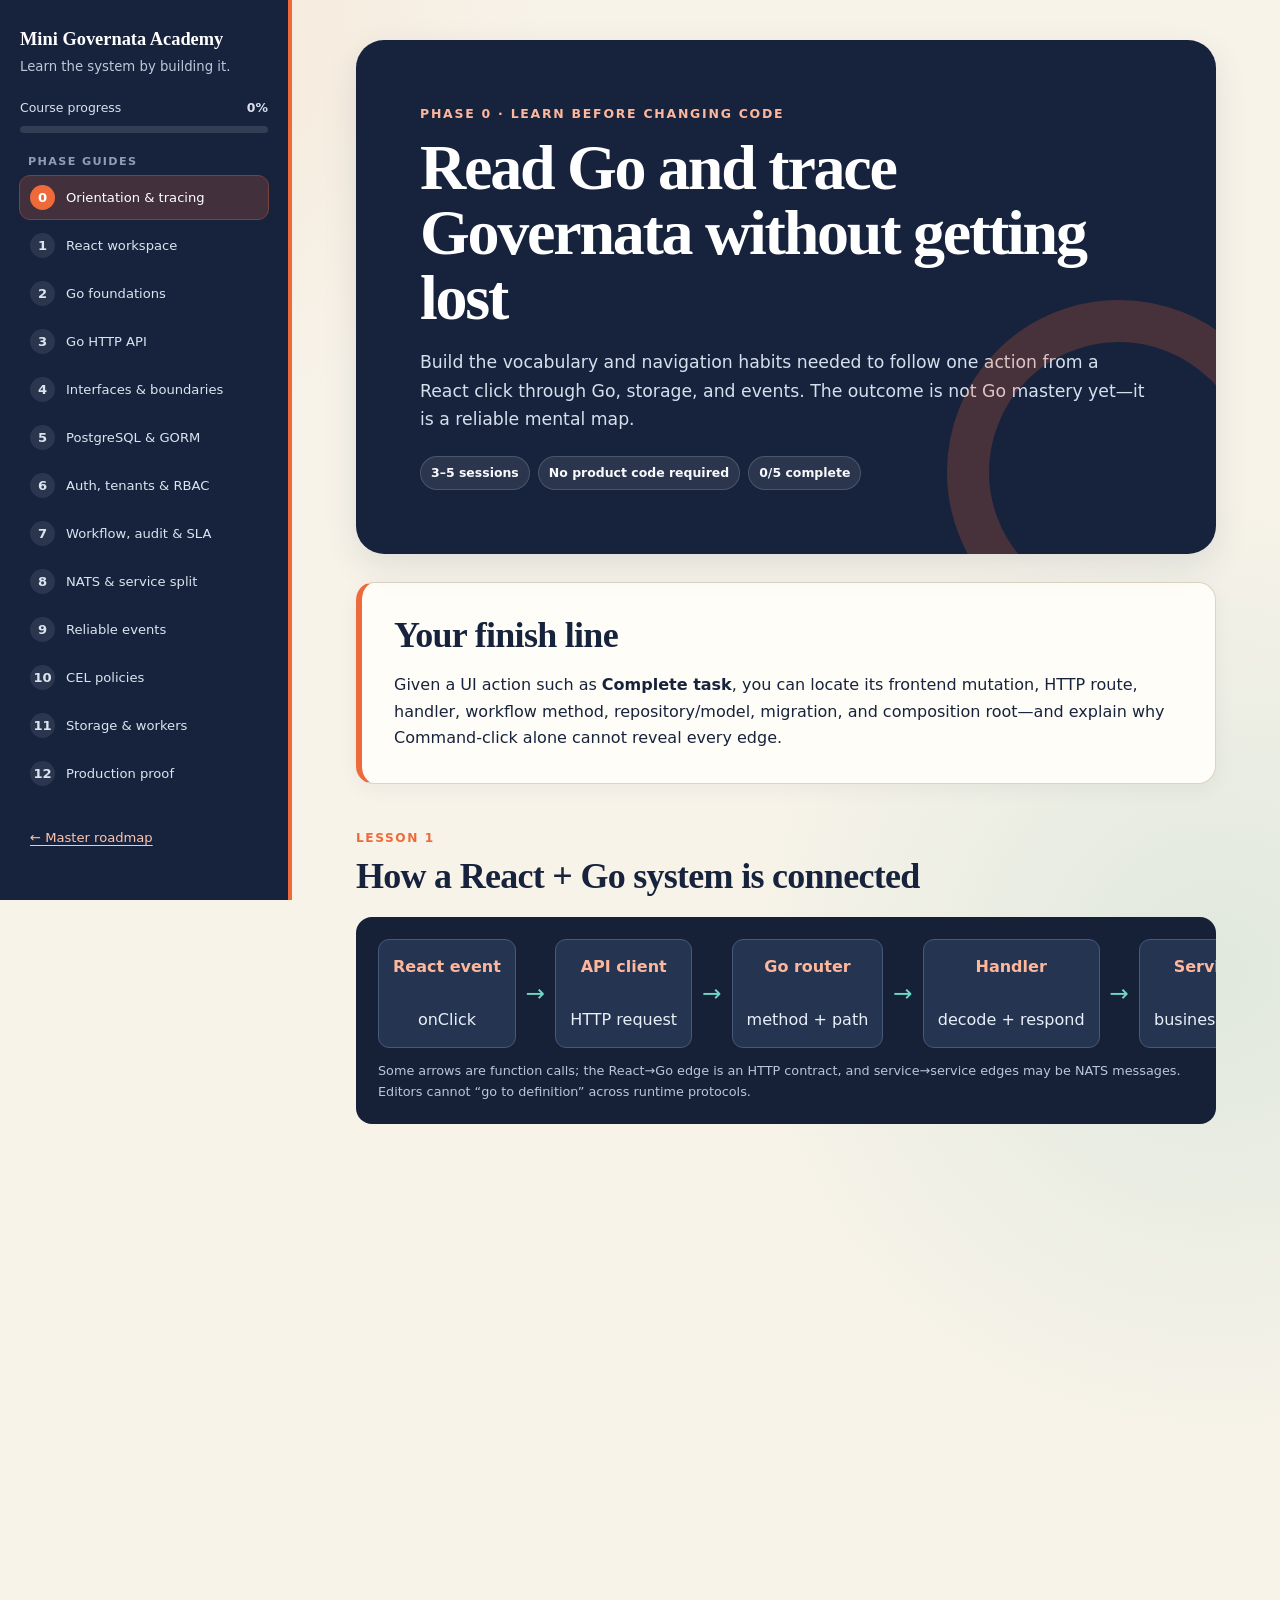
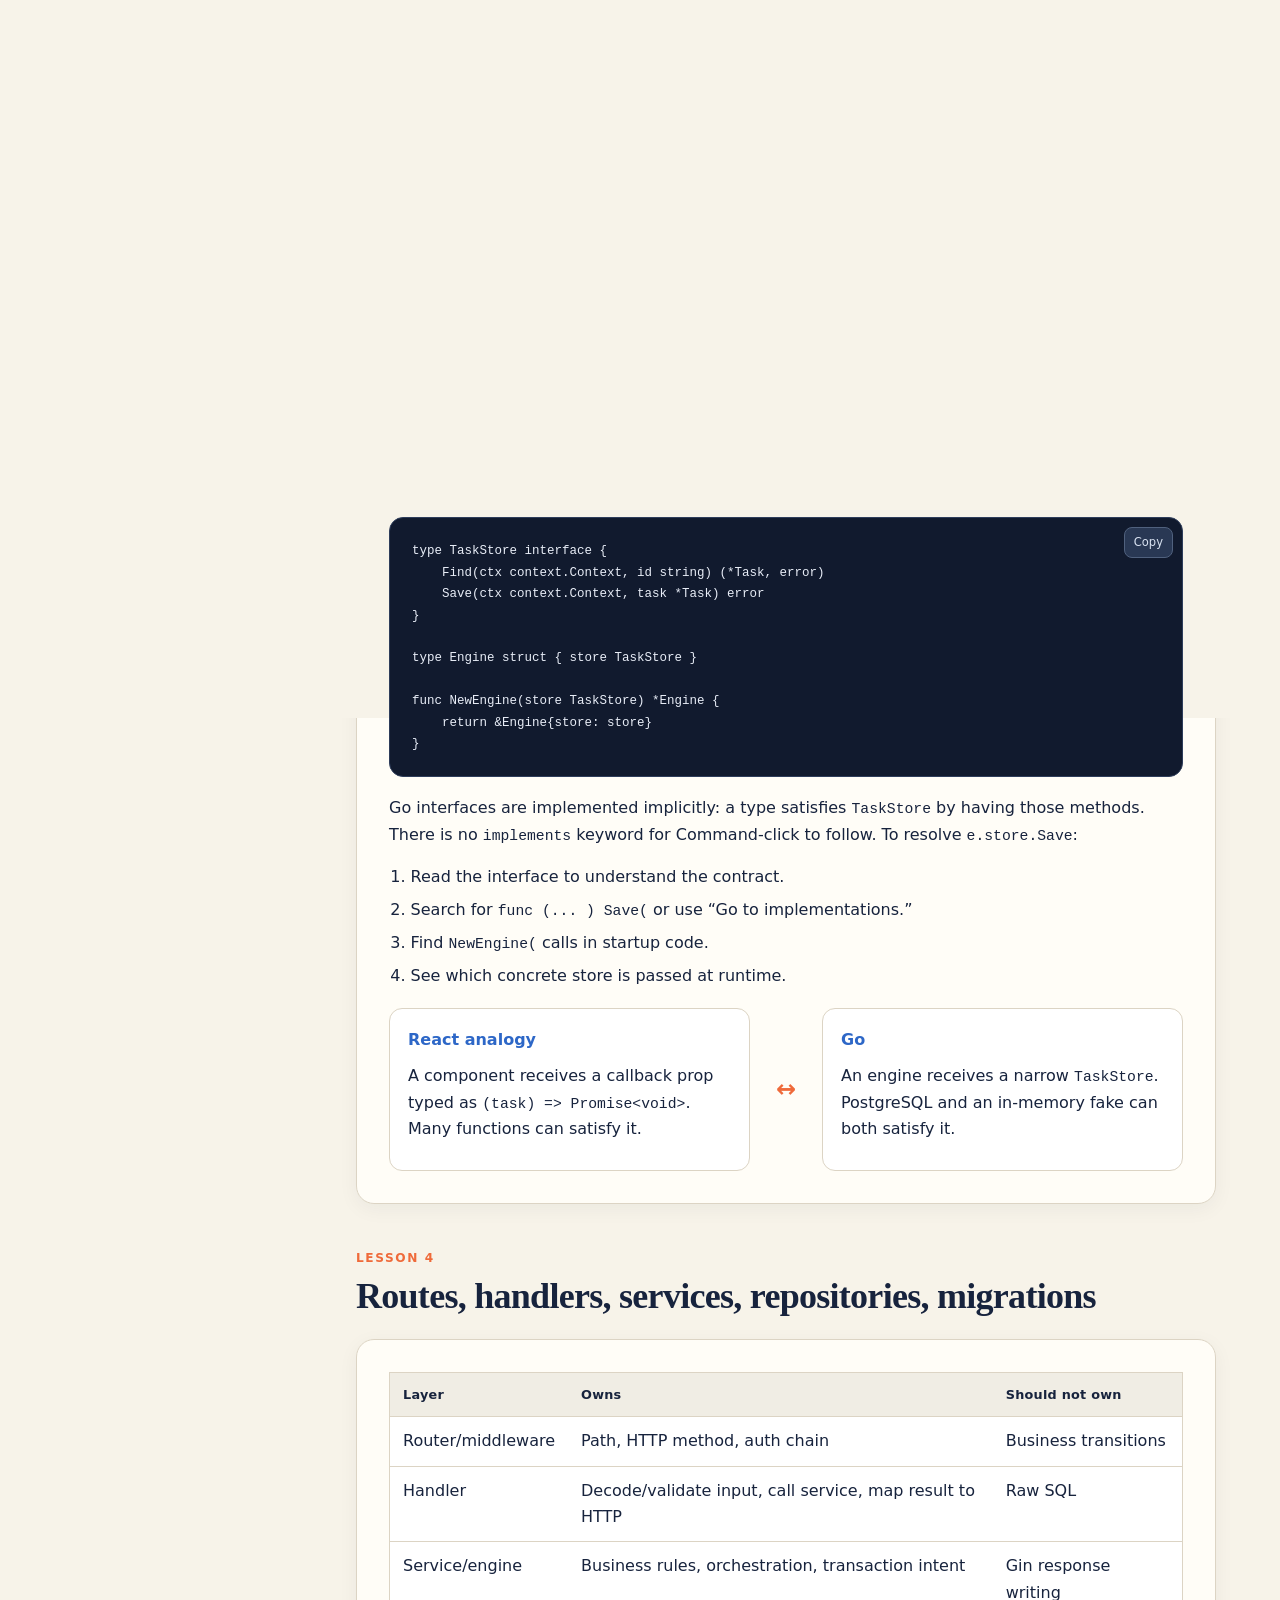
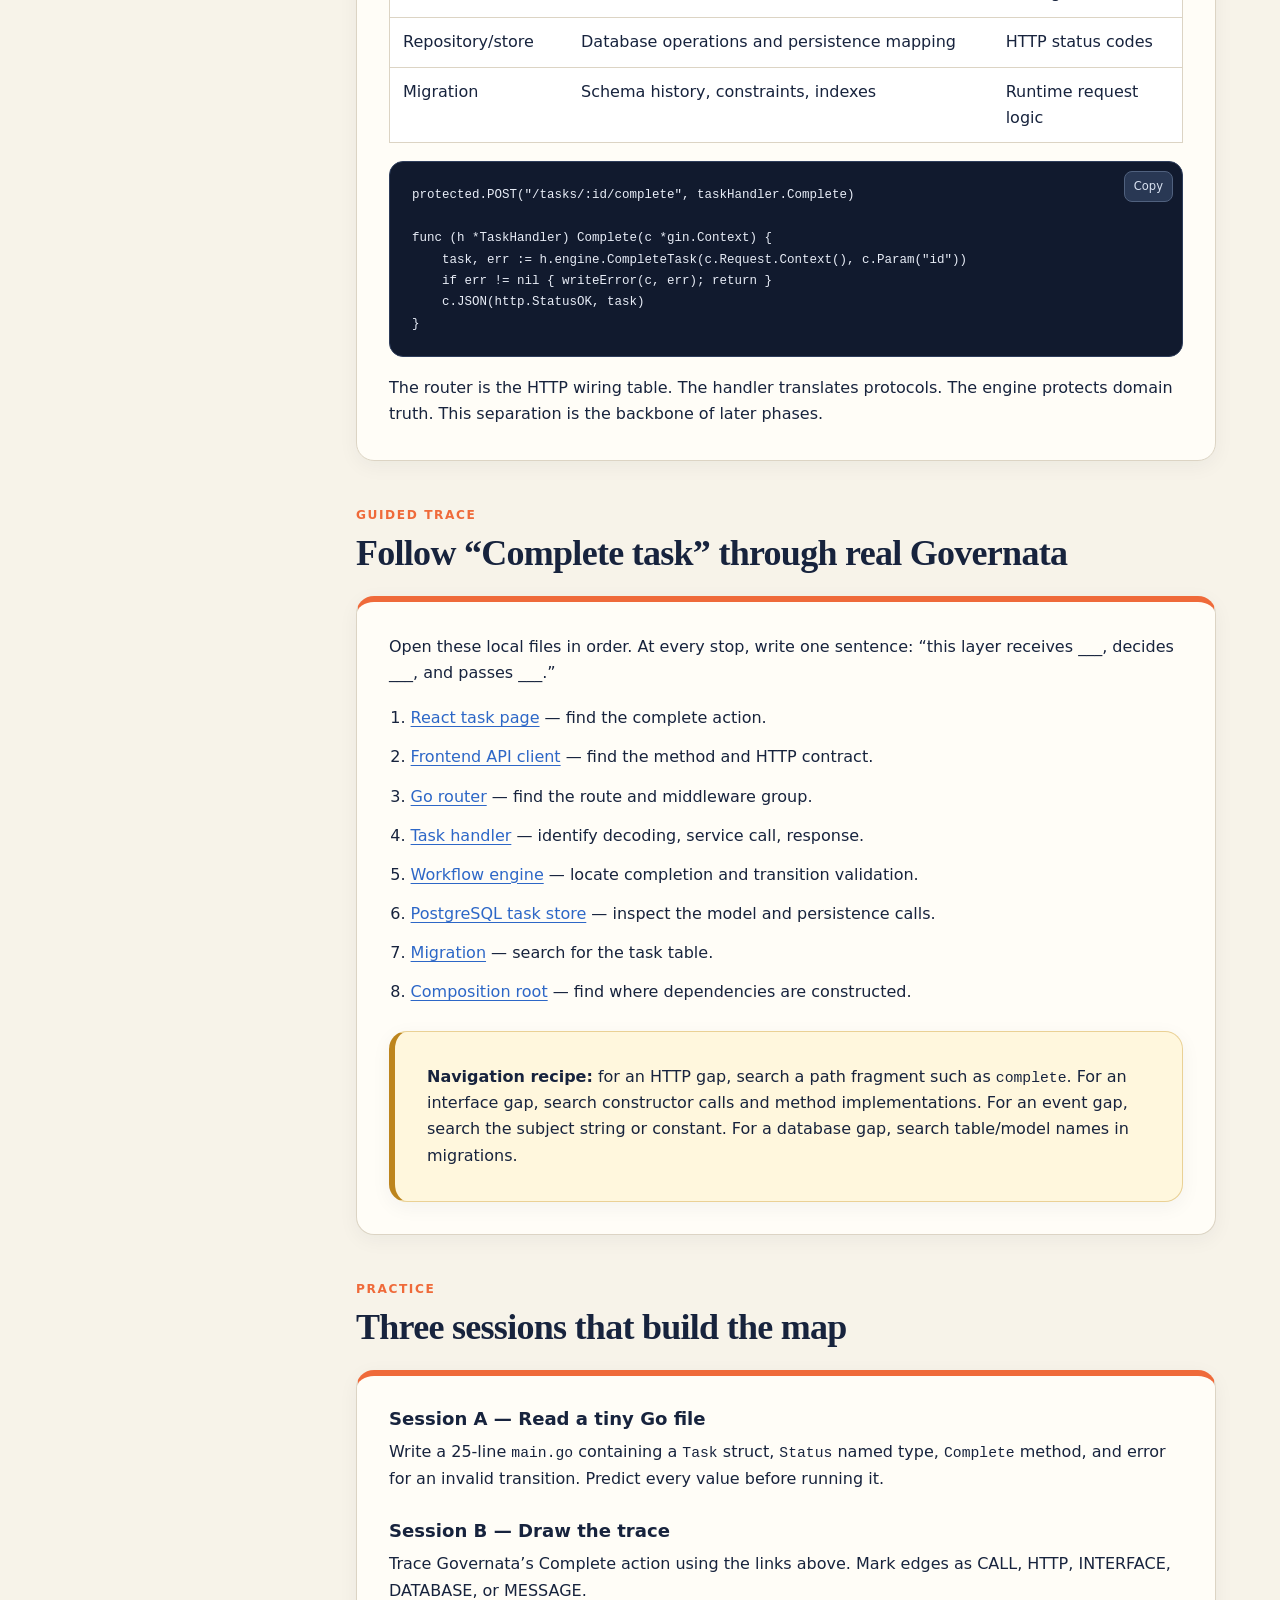
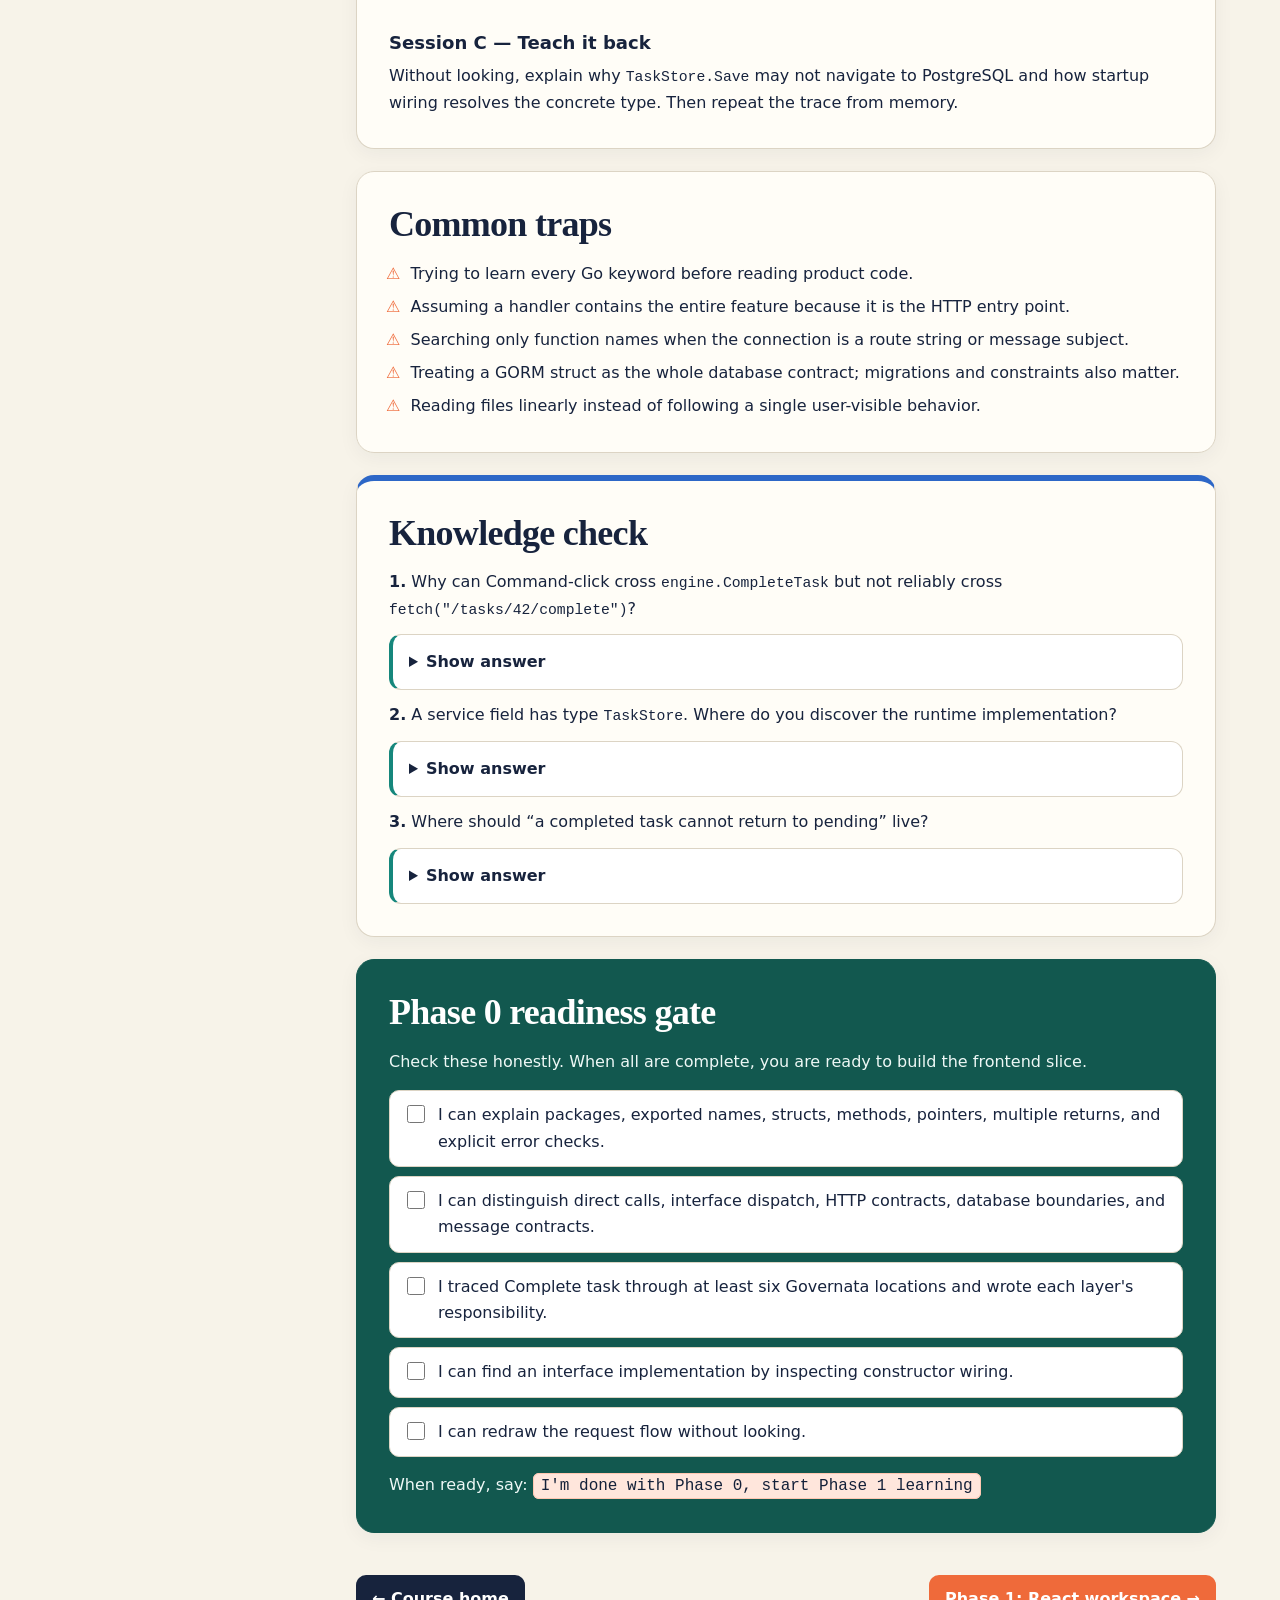
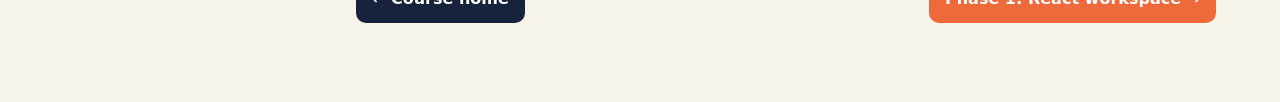
==== mini-governata-course/phase-00-orientation/index.html @ 2bdad9ba "Docs" ====
<!doctype html><html lang="en"><head><meta charset="utf-8"><meta name="viewport" content="width=device-width,initial-scale=1"><title>Phase 0 — Orientation & Request Tracing</title><link rel="stylesheet" href="../assets/course.css"></head>
<body data-root=".." data-phase="0"><div class="course-shell"><aside data-course-nav></aside><main class="course-main"><article class="article">
<header class="phase-hero"><p class="eyebrow">Phase 0 · Learn before changing code</p><h1>Read Go and trace Governata without getting lost</h1><p class="hero-lede">Build the vocabulary and navigation habits needed to follow one action from a React click through Go, storage, and events. The outcome is not Go mastery yet—it is a reliable mental map.</p><div class="hero-meta"><span class="pill">3–5 sessions</span><span class="pill">No product code required</span><span class="pill" data-phase-progress>Start when ready</span></div></header>

<section class="callout"><h2>Your finish line</h2><p>Given a UI action such as <strong>Complete task</strong>, you can locate its frontend mutation, HTTP route, handler, workflow method, repository/model, migration, and composition root—and explain why Command-click alone cannot reveal every edge.</p></section>

<p class="section-label">Lesson 1</p><h2>How a React + Go system is connected</h2>
<div class="diagram"><div class="flow"><div class="flow-node"><strong>React event</strong><br>onClick</div><div class="flow-arrow">→</div><div class="flow-node"><strong>API client</strong><br>HTTP request</div><div class="flow-arrow">→</div><div class="flow-node"><strong>Go router</strong><br>method + path</div><div class="flow-arrow">→</div><div class="flow-node"><strong>Handler</strong><br>decode + respond</div><div class="flow-arrow">→</div><div class="flow-node"><strong>Service</strong><br>business rule</div><div class="flow-arrow">→</div><div class="flow-node"><strong>Repository</strong><br>persist</div></div><p class="diagram-caption">Some arrows are function calls; the React→Go edge is an HTTP contract, and service→service edges may be NATS messages. Editors cannot “go to definition” across runtime protocols.</p></div>
<div class="react-bridge"><div class="bridge-side"><h4>Inside React</h4><p>Imports and function calls form a compile-time graph. The TypeScript language server knows both ends.</p></div><div class="bridge-arrow">≠</div><div class="bridge-side"><h4>Across the network</h4><p><code>fetch("/api/tasks/42/complete")</code> is a string contract. Find the Go route by searching the path or its stable fragment.</p></div></div>

<section class="lesson"><h3>The four edge types you must recognize</h3><table><thead><tr><th>Edge</th><th>How it looks</th><th>How to navigate it</th></tr></thead><tbody>
<tr><td>Import/call</td><td><code>engine.CompleteTask(...)</code></td><td>Go to definition, references, call hierarchy.</td></tr>
<tr><td>Interface dispatch</td><td><code>store.Update(...)</code> where <code>store</code> is an interface</td><td>Inspect the interface, search method implementations, then inspect constructor wiring.</td></tr>
<tr><td>HTTP contract</td><td><code>POST /tasks/:id/complete</code></td><td>Search the path fragment, method, route group, or client function name.</td></tr>
<tr><td>Message contract</td><td><code>governance.task.completed</code></td><td>Search the subject/event constant, then publishers and subscribers.</td></tr>
</tbody></table></section>

<p class="section-label">Lesson 2</p><h2>Enough Go syntax to read a request</h2>
<section class="lesson"><h3>Packages, imports, and visibility</h3><pre><code>package workflow

import (
    "context"                  // standard library
    "fmt"
    "governata.local/store"    // another package
)

func CompleteTask() {}          // exported: capital C
func validateTransition() {}    // package-private: lower-case v</code></pre><p>A directory normally represents one package. Capitalization is Go’s access modifier: names starting with an uppercase letter are exported. Unlike JavaScript, imports name packages, and selectors such as <code>workflow.NewEngine</code> name exported members.</p>

<h3>Variables, functions, and multiple returns</h3><pre><code>taskID := c.Param("id")                 // infer local type
task, err := engine.CompleteTask(ctx, taskID)
if err != nil {
    return err                           // errors are values
}
return c.JSON(200, task)                 // explicit happy path</code></pre><p><code>:=</code> declares local variables. Go commonly returns a value and an error together. Read the code as a visible decision tree: call, inspect error, handle it, continue.</p>

<h3>Structs, methods, and receivers</h3><pre><code>type Task struct {
    ID     string `json:"id" gorm:"primaryKey"`
    Status string `json:"status"`
}

type Engine struct { store TaskStore }

func (e *Engine) CompleteTask(ctx context.Context, id string) (*Task, error) {
    // e is the receiver—the closest Go equivalent to a method's `this`.
    return e.store.UpdateStatus(ctx, id, "completed")
}</code></pre><p>A struct groups data. A receiver attaches behavior to a type. A pointer receiver (<code>*Engine</code>) lets the method operate on the same instance and avoids copying it. Tags in backticks are metadata read by libraries such as JSON encoders and GORM.</p>

<h3>Slices, maps, pointers, and zero values</h3><table><thead><tr><th>Go</th><th>Useful reading model</th></tr></thead><tbody><tr><td><code>[]Task</code></td><td>A dynamic ordered list; similar to <code>Task[]</code>.</td></tr><tr><td><code>map[string]Task</code></td><td>A key/value lookup; similar to <code>Map&lt;string, Task&gt;</code>.</td></tr><tr><td><code>*Task</code></td><td>A reference that may be <code>nil</code>; not identical to JS object references.</td></tr><tr><td>zero value</td><td>Uninitialized fields are usable defaults: <code>0</code>, <code>false</code>, <code>""</code>, or <code>nil</code>.</td></tr></tbody></table>

<details class="deep-dive"><summary>Deep dive: defer and context</summary><div><p><code>defer cleanup()</code> schedules cleanup when the surrounding function returns; common uses are closing rows, spans, or files. <code>context.Context</code> carries cancellation, deadlines, and request-scoped values across a call chain. Put it first in function parameters and do not store it in a long-lived struct.</p><pre><code>rows, err := db.QueryContext(ctx, query)
if err != nil { return err }
defer rows.Close()</code></pre></div></details></section>

<p class="section-label">Lesson 3</p><h2>Interfaces and dependency injection—the invisible jump</h2>
<section class="lesson"><pre><code>type TaskStore interface {
    Find(ctx context.Context, id string) (*Task, error)
    Save(ctx context.Context, task *Task) error
}

type Engine struct { store TaskStore }

func NewEngine(store TaskStore) *Engine {
    return &amp;Engine{store: store}
}</code></pre><p>Go interfaces are implemented implicitly: a type satisfies <code>TaskStore</code> by having those methods. There is no <code>implements</code> keyword for Command-click to follow. To resolve <code>e.store.Save</code>:</p><ol><li>Read the interface to understand the contract.</li><li>Search for <code>func (... ) Save(</code> or use “Go to implementations.”</li><li>Find <code>NewEngine(</code> calls in startup code.</li><li>See which concrete store is passed at runtime.</li></ol>
<div class="react-bridge"><div class="bridge-side"><h4>React analogy</h4><p>A component receives a callback prop typed as <code>(task) =&gt; Promise&lt;void&gt;</code>. Many functions can satisfy it.</p></div><div class="bridge-arrow">↔</div><div class="bridge-side"><h4>Go</h4><p>An engine receives a narrow <code>TaskStore</code>. PostgreSQL and an in-memory fake can both satisfy it.</p></div></div></section>

<p class="section-label">Lesson 4</p><h2>Routes, handlers, services, repositories, migrations</h2>
<section class="lesson"><table><thead><tr><th>Layer</th><th>Owns</th><th>Should not own</th></tr></thead><tbody>
<tr><td>Router/middleware</td><td>Path, HTTP method, auth chain</td><td>Business transitions</td></tr><tr><td>Handler</td><td>Decode/validate input, call service, map result to HTTP</td><td>Raw SQL</td></tr><tr><td>Service/engine</td><td>Business rules, orchestration, transaction intent</td><td>Gin response writing</td></tr><tr><td>Repository/store</td><td>Database operations and persistence mapping</td><td>HTTP status codes</td></tr><tr><td>Migration</td><td>Schema history, constraints, indexes</td><td>Runtime request logic</td></tr></tbody></table>
<pre><code>protected.POST("/tasks/:id/complete", taskHandler.Complete)

func (h *TaskHandler) Complete(c *gin.Context) {
    task, err := h.engine.CompleteTask(c.Request.Context(), c.Param("id"))
    if err != nil { writeError(c, err); return }
    c.JSON(http.StatusOK, task)
}</code></pre><p>The router is the HTTP wiring table. The handler translates protocols. The engine protects domain truth. This separation is the backbone of later phases.</p></section>

<p class="section-label">Guided trace</p><h2>Follow “Complete task” through real Governata</h2>
<section class="lab"><p>Open these local files in order. At every stop, write one sentence: “this layer receives ___, decides ___, and passes ___.”</p><ol>
<li><a class="file-link" href="/Users/hcsingh/work/rehearsal/governata-governance-module/modules/governance/frontend/src/pages/TasksPage.tsx">React task page</a> — find the complete action.</li>
<li><a class="file-link" href="/Users/hcsingh/work/rehearsal/governata-governance-module/modules/governance/frontend/src/api/governance.ts">Frontend API client</a> — find the method and HTTP contract.</li>
<li><a class="file-link" href="/Users/hcsingh/work/rehearsal/governata-governance-module/modules/governance/backend/pkg/governance/api/router.go">Go router</a> — find the route and middleware group.</li>
<li><a class="file-link" href="/Users/hcsingh/work/rehearsal/governata-governance-module/modules/governance/backend/pkg/governance/api/handlers/tasks.go">Task handler</a> — identify decoding, service call, response.</li>
<li><a class="file-link" href="/Users/hcsingh/work/rehearsal/governata-governance-module/modules/governance/backend/pkg/governance/workflow/engine.go">Workflow engine</a> — locate completion and transition validation.</li>
<li><a class="file-link" href="/Users/hcsingh/work/rehearsal/governata-governance-module/modules/governance/backend/pkg/governance/store/pg/tasks.go">PostgreSQL task store</a> — inspect the model and persistence calls.</li>
<li><a class="file-link" href="/Users/hcsingh/work/rehearsal/governata-governance-module/modules/governance/backend/migrations/001_schema.up.sql">Migration</a> — search for the task table.</li>
<li><a class="file-link" href="/Users/hcsingh/work/rehearsal/governata-governance-module/modules/governance/backend/cmd/governance/main.go">Composition root</a> — find where dependencies are constructed.</li>
</ol><div class="callout warning"><strong>Navigation recipe:</strong> for an HTTP gap, search a path fragment such as <code>complete</code>. For an interface gap, search constructor calls and method implementations. For an event gap, search the subject string or constant. For a database gap, search table/model names in migrations.</div></section>

<p class="section-label">Practice</p><h2>Three sessions that build the map</h2>
<section class="lab"><h3>Session A — Read a tiny Go file</h3><p>Write a 25-line <code>main.go</code> containing a <code>Task</code> struct, <code>Status</code> named type, <code>Complete</code> method, and error for an invalid transition. Predict every value before running it.</p><h3>Session B — Draw the trace</h3><p>Trace Governata’s Complete action using the links above. Mark edges as CALL, HTTP, INTERFACE, DATABASE, or MESSAGE.</p><h3>Session C — Teach it back</h3><p>Without looking, explain why <code>TaskStore.Save</code> may not navigate to PostgreSQL and how startup wiring resolves the concrete type. Then repeat the trace from memory.</p></section>

<section class="lesson"><h2>Common traps</h2><ul class="mistakes"><li>Trying to learn every Go keyword before reading product code.</li><li>Assuming a handler contains the entire feature because it is the HTTP entry point.</li><li>Searching only function names when the connection is a route string or message subject.</li><li>Treating a GORM struct as the whole database contract; migrations and constraints also matter.</li><li>Reading files linearly instead of following a single user-visible behavior.</li></ul></section>

<section class="quiz"><h2>Knowledge check</h2><p><strong>1.</strong> Why can Command-click cross <code>engine.CompleteTask</code> but not reliably cross <code>fetch("/tasks/42/complete")</code>?</p><details class="answer"><summary>Show answer</summary><div>The first is a symbol in the compiled import/type graph. The second is a runtime string contract between processes; connect it by searching the HTTP method and path.</div></details><p><strong>2.</strong> A service field has type <code>TaskStore</code>. Where do you discover the runtime implementation?</p><details class="answer"><summary>Show answer</summary><div>Inspect types implementing the interface, then find the constructor call in the composition root/startup code to see which concrete value is injected.</div></details><p><strong>3.</strong> Where should “a completed task cannot return to pending” live?</p><details class="answer"><summary>Show answer</summary><div>In the domain service/workflow engine so every transport and caller shares the same invariant. The UI may also guide users, but it is not the authority.</div></details></section>

<section class="readiness"><h2>Phase 0 readiness gate</h2><p>Check these honestly. When all are complete, you are ready to build the frontend slice.</p><div class="checklist"><label class="check-item"><input type="checkbox" data-check="p0-1"><span>I can explain packages, exported names, structs, methods, pointers, multiple returns, and explicit error checks.</span></label><label class="check-item"><input type="checkbox" data-check="p0-2"><span>I can distinguish direct calls, interface dispatch, HTTP contracts, database boundaries, and message contracts.</span></label><label class="check-item"><input type="checkbox" data-check="p0-3"><span>I traced Complete task through at least six Governata locations and wrote each layer's responsibility.</span></label><label class="check-item"><input type="checkbox" data-check="p0-4"><span>I can find an interface implementation by inspecting constructor wiring.</span></label><label class="check-item"><input type="checkbox" data-check="p0-5"><span>I can redraw the request flow without looking.</span></label></div><p>When ready, say: <span class="command">I'm done with Phase 0, start Phase 1 learning</span></p></section>
<footer class="phase-footer"><a class="phase-link" href="../index.html">← Course home</a><a class="phase-link next" href="../phase-01-frontend/index.html">Phase 1: React workspace →</a></footer>
</article></main></div><script src="../assets/course.js"></script></body></html>
---- mini-governata-course/assets/course.css ----
:root {
  --ink: #17233d;
  --muted: #607089;
  --paper: #f7f3e9;
  --surface: #fffdf7;
  --navy: #17233d;
  --orange: #ef6a3a;
  --orange-soft: #fff0e9;
  --teal: #16877c;
  --teal-soft: #e6f5f2;
  --blue: #2d67c7;
  --blue-soft: #eaf1ff;
  --gold: #bd851d;
  --line: #dcd4c4;
  --code: #111a2e;
  --shadow: 0 12px 34px rgba(23, 35, 61, .10);
  --radius: 18px;
}

* { box-sizing: border-box; }
html { scroll-behavior: smooth; scroll-padding-top: 24px; }
body {
  margin: 0;
  color: var(--ink);
  background:
    radial-gradient(circle at 8% 0%, rgba(239,106,58,.10), transparent 28rem),
    radial-gradient(circle at 95% 12%, rgba(22,135,124,.10), transparent 30rem),
    var(--paper);
  font: 16px/1.65 Inter, ui-sans-serif, system-ui, -apple-system, BlinkMacSystemFont, "Segoe UI", sans-serif;
}

a { color: var(--blue); text-underline-offset: 3px; }
button, input { font: inherit; }
code, pre { font-family: "SFMono-Regular", Consolas, "Liberation Mono", monospace; }
code { font-size: .92em; }

.course-shell {
  display: grid;
  grid-template-columns: 292px minmax(0, 1fr);
  min-height: 100vh;
}

.course-nav {
  position: sticky;
  top: 0;
  height: 100vh;
  overflow-y: auto;
  padding: 28px 20px;
  color: #f8f5ed;
  background: var(--navy);
  border-right: 4px solid var(--orange);
}

.brand {
  display: block;
  margin-bottom: 6px;
  color: white;
  font: 800 1.15rem/1.2 Georgia, serif;
  text-decoration: none;
}
.brand-subtitle { margin: 0 0 20px; color: #bec8da; font-size: .83rem; }
.nav-progress { margin-bottom: 20px; }
.nav-progress-row { display: flex; justify-content: space-between; font-size: .78rem; color: #d9e0ec; }
.progress-track { height: 7px; margin-top: 7px; overflow: hidden; border-radius: 99px; background: rgba(255,255,255,.12); }
.progress-fill { width: 0; height: 100%; border-radius: inherit; background: linear-gradient(90deg, var(--orange), #ffc170); transition: width .25s ease; }
.course-nav h2 { margin: 22px 8px 8px; color: #8f9db4; font: 700 .7rem/1.2 ui-sans-serif, system-ui; letter-spacing: .12em; text-transform: uppercase; }
.course-nav-list { display: grid; gap: 5px; }
.course-nav-link {
  display: grid;
  grid-template-columns: 28px 1fr auto;
  gap: 8px;
  align-items: center;
  padding: 9px 10px;
  color: #dce4f0;
  border-radius: 10px;
  text-decoration: none;
  font-size: .82rem;
}
.course-nav-link:hover { background: rgba(255,255,255,.08); }
.course-nav-link[aria-current="page"] { color: white; background: rgba(239,106,58,.20); outline: 1px solid rgba(239,106,58,.45); }
.nav-number { display: grid; place-items: center; width: 25px; height: 25px; border-radius: 50%; background: rgba(255,255,255,.09); font-weight: 800; }
.course-nav-link[aria-current="page"] .nav-number { background: var(--orange); }
.nav-check { color: #7ae0c6; font-weight: 900; }
.nav-back { display: block; margin-top: 22px; padding: 10px; color: #ffc4ae; font-size: .82rem; }

.course-main { min-width: 0; padding: 40px clamp(24px, 5vw, 76px) 80px; }
.article { width: min(100%, 970px); margin: 0 auto; }

.phase-hero {
  position: relative;
  overflow: hidden;
  margin-bottom: 28px;
  padding: clamp(28px, 6vw, 64px);
  color: white;
  background: var(--navy);
  border-radius: 28px;
  box-shadow: var(--shadow);
}
.phase-hero::after { content: ""; position: absolute; right: -75px; bottom: -90px; width: 260px; height: 260px; border: 42px solid rgba(239,106,58,.22); border-radius: 50%; }
.eyebrow { margin: 0 0 10px; color: #ffb79c; font-weight: 850; font-size: .78rem; letter-spacing: .14em; text-transform: uppercase; }
h1, h2, h3 { line-height: 1.18; }
h1 { max-width: 780px; margin: 0; font: 800 clamp(2rem, 5vw, 4rem)/1.02 Georgia, serif; letter-spacing: -.035em; }
.hero-lede { max-width: 760px; margin: 18px 0 0; color: #d6dfed; font-size: 1.08rem; }
.hero-meta { display: flex; flex-wrap: wrap; gap: 8px; margin-top: 22px; }
.pill { padding: 6px 10px; color: #f9fafc; background: rgba(255,255,255,.09); border: 1px solid rgba(255,255,255,.15); border-radius: 99px; font-size: .78rem; font-weight: 700; }

.callout, .lesson, .lab, .quiz, .readiness, .map-card {
  margin: 22px 0;
  padding: clamp(20px, 4vw, 32px);
  background: var(--surface);
  border: 1px solid var(--line);
  border-radius: var(--radius);
  box-shadow: 0 5px 20px rgba(23,35,61,.05);
}
.callout { border-left: 6px solid var(--orange); }
.callout.teal { background: var(--teal-soft); border-color: #a9d9d1; border-left-color: var(--teal); }
.callout.blue { background: var(--blue-soft); border-color: #c5d5f5; border-left-color: var(--blue); }
.callout.warning { background: #fff7dd; border-color: #ead195; border-left-color: var(--gold); }
.callout > :first-child, .lesson > :first-child, .lab > :first-child, .quiz > :first-child, .readiness > :first-child { margin-top: 0; }
.callout > :last-child, .lesson > :last-child, .lab > :last-child, .quiz > :last-child, .readiness > :last-child { margin-bottom: 0; }

.section-label { margin: 44px 0 8px; color: var(--orange); font-weight: 900; font-size: .76rem; letter-spacing: .13em; text-transform: uppercase; }
h2 { margin: 8px 0 16px; font: 800 clamp(1.55rem, 3vw, 2.25rem)/1.13 Georgia, serif; letter-spacing: -.02em; }
h3 { margin: 28px 0 10px; font-size: 1.13rem; }
.lesson h3:first-child { margin-top: 0; }
p { margin: 10px 0; }
ul, ol { padding-left: 1.35rem; }
li + li { margin-top: .42rem; }

.two-col, .three-col { display: grid; gap: 16px; }
.two-col { grid-template-columns: repeat(2, minmax(0,1fr)); }
.three-col { grid-template-columns: repeat(3, minmax(0,1fr)); }
.mini-card { padding: 18px; background: #fff; border: 1px solid var(--line); border-radius: 13px; }
.mini-card h3, .mini-card h4 { margin: 0 0 8px; }
.mini-card p:last-child { margin-bottom: 0; }

.path {
  display: grid;
  grid-template-columns: repeat(5, minmax(0,1fr));
  gap: 8px;
  margin: 22px 0;
}
.path-step { position: relative; padding: 14px 8px; text-align: center; background: white; border: 1px solid var(--line); border-radius: 12px; font-size: .78rem; font-weight: 800; }
.path-step:not(:last-child)::after { content: "→"; position: absolute; right: -9px; z-index: 2; color: var(--orange); font-size: 1rem; }
.path-step b { display: block; color: var(--orange); font-size: 1rem; }

.diagram {
  margin: 20px 0;
  padding: 22px;
  overflow-x: auto;
  color: #eaf0f8;
  background: #162138;
  border-radius: 16px;
}
.flow { display: flex; min-width: max-content; align-items: stretch; gap: 10px; }
.flow-node { display: grid; place-items: center; min-width: 125px; padding: 14px; text-align: center; background: #243451; border: 1px solid #465979; border-radius: 11px; }
.flow-node strong { color: #ffb79c; }
.flow-arrow { display: grid; place-items: center; color: #70d7c6; font-size: 1.45rem; }
.diagram-caption { margin: 12px 0 0; color: #b9c6d9; font-size: .8rem; }

.code-wrap { position: relative; margin: 18px 0; }
pre { margin: 0; padding: 22px; overflow-x: auto; color: #e8edf7; background: var(--code); border: 1px solid #2e3d5b; border-radius: 14px; font-size: .85rem; line-height: 1.55; tab-size: 2; }
.copy-code { position: absolute; top: 10px; right: 10px; padding: 5px 9px; color: #d9e2f1; background: #293854; border: 1px solid #50617e; border-radius: 8px; cursor: pointer; font-size: .72rem; }
.copy-code:hover { background: #354865; }
.code-note { margin-top: 7px; color: var(--muted); font-size: .8rem; }

.react-bridge { display: grid; grid-template-columns: 1fr 48px 1fr; gap: 12px; align-items: center; margin: 18px 0; }
.bridge-side { height: 100%; padding: 18px; background: #fff; border: 1px solid var(--line); border-radius: 13px; }
.bridge-side h4 { margin: 0 0 8px; color: var(--blue); }
.bridge-arrow { color: var(--orange); text-align: center; font-size: 1.5rem; font-weight: 900; }

table { width: 100%; margin: 18px 0; border-collapse: collapse; background: white; border: 1px solid var(--line); }
th, td { padding: 11px 13px; border-bottom: 1px solid var(--line); text-align: left; vertical-align: top; }
th { background: #f0ede4; font-size: .8rem; letter-spacing: .02em; }

details.deep-dive, details.answer { margin: 12px 0; background: #fff; border: 1px solid var(--line); border-radius: 12px; }
details.deep-dive > summary, details.answer > summary { padding: 14px 16px; cursor: pointer; font-weight: 800; }
details.deep-dive > div, details.answer > div { padding: 0 18px 18px; }
details.answer { border-left: 4px solid var(--teal); }

.checklist { display: grid; gap: 9px; margin: 15px 0; }
.check-item { display: flex; gap: 10px; align-items: flex-start; padding: 11px 13px; background: #fff; border: 1px solid var(--line); border-radius: 10px; }
.check-item input { flex: 0 0 auto; width: 18px; height: 18px; margin-top: 3px; accent-color: var(--teal); }
.check-item:has(input:checked) { color: #50645f; background: var(--teal-soft); border-color: #abd8d0; }
.check-item:has(input:checked) span { text-decoration: line-through; text-decoration-color: #8abdb4; }

.term { border-bottom: 2px dotted var(--orange); cursor: help; }
.file-link { display: inline-block; margin: 3px 0; word-break: break-word; }
.mistakes li::marker { color: var(--orange); content: "⚠  "; }
.quiz { border-top: 6px solid var(--blue); }
.lab { border-top: 6px solid var(--orange); }
.readiness { color: #eef8f6; background: #12584f; border-color: #12584f; }
.readiness h2, .readiness h3 { color: white; }
.readiness .check-item { color: var(--ink); }

.phase-footer { display: flex; justify-content: space-between; gap: 16px; margin-top: 42px; }
.phase-link { display: inline-flex; align-items: center; gap: 7px; padding: 11px 16px; color: white; background: var(--navy); border-radius: 10px; text-decoration: none; font-weight: 800; }
.phase-link.next { margin-left: auto; background: var(--orange); }
.phase-link:hover { transform: translateY(-1px); }

.command { padding: 3px 7px; color: #132039; background: #ffe6dc; border: 1px solid #ffc7b1; border-radius: 6px; font-family: "SFMono-Regular", monospace; }
.small { color: var(--muted); font-size: .86rem; }

@media (max-width: 920px) {
  .course-shell { grid-template-columns: 1fr; }
  .course-nav { position: relative; height: auto; padding: 18px; border-right: 0; border-bottom: 4px solid var(--orange); }
  .course-nav-list { grid-template-columns: repeat(2, minmax(0,1fr)); }
  .course-nav h2 { margin-top: 12px; }
  .nav-back { margin-top: 12px; }
  .course-main { padding: 24px 16px 60px; }
}

@media (max-width: 650px) {
  .two-col, .three-col, .react-bridge { grid-template-columns: 1fr; }
  .bridge-arrow { transform: rotate(90deg); }
  .path { grid-template-columns: 1fr; }
  .path-step:not(:last-child)::after { content: "↓"; right: 50%; bottom: -15px; top: auto; }
  .course-nav-list { grid-template-columns: 1fr; }
  .phase-hero { border-radius: 18px; }
  .phase-footer { flex-direction: column; }
  .phase-link.next { margin-left: 0; }
  table { display: block; overflow-x: auto; }
}

@media print {
  body { background: white; }
  .course-shell { display: block; }
  .course-nav, .copy-code, .phase-footer { display: none !important; }
  .course-main { padding: 0; }
  .phase-hero { color: var(--ink); background: white; border: 2px solid var(--ink); box-shadow: none; }
  .hero-lede { color: var(--ink); }
  .lesson, .callout, .lab, .quiz, .readiness { break-inside: avoid; box-shadow: none; }
  details > * { display: block !important; }
}
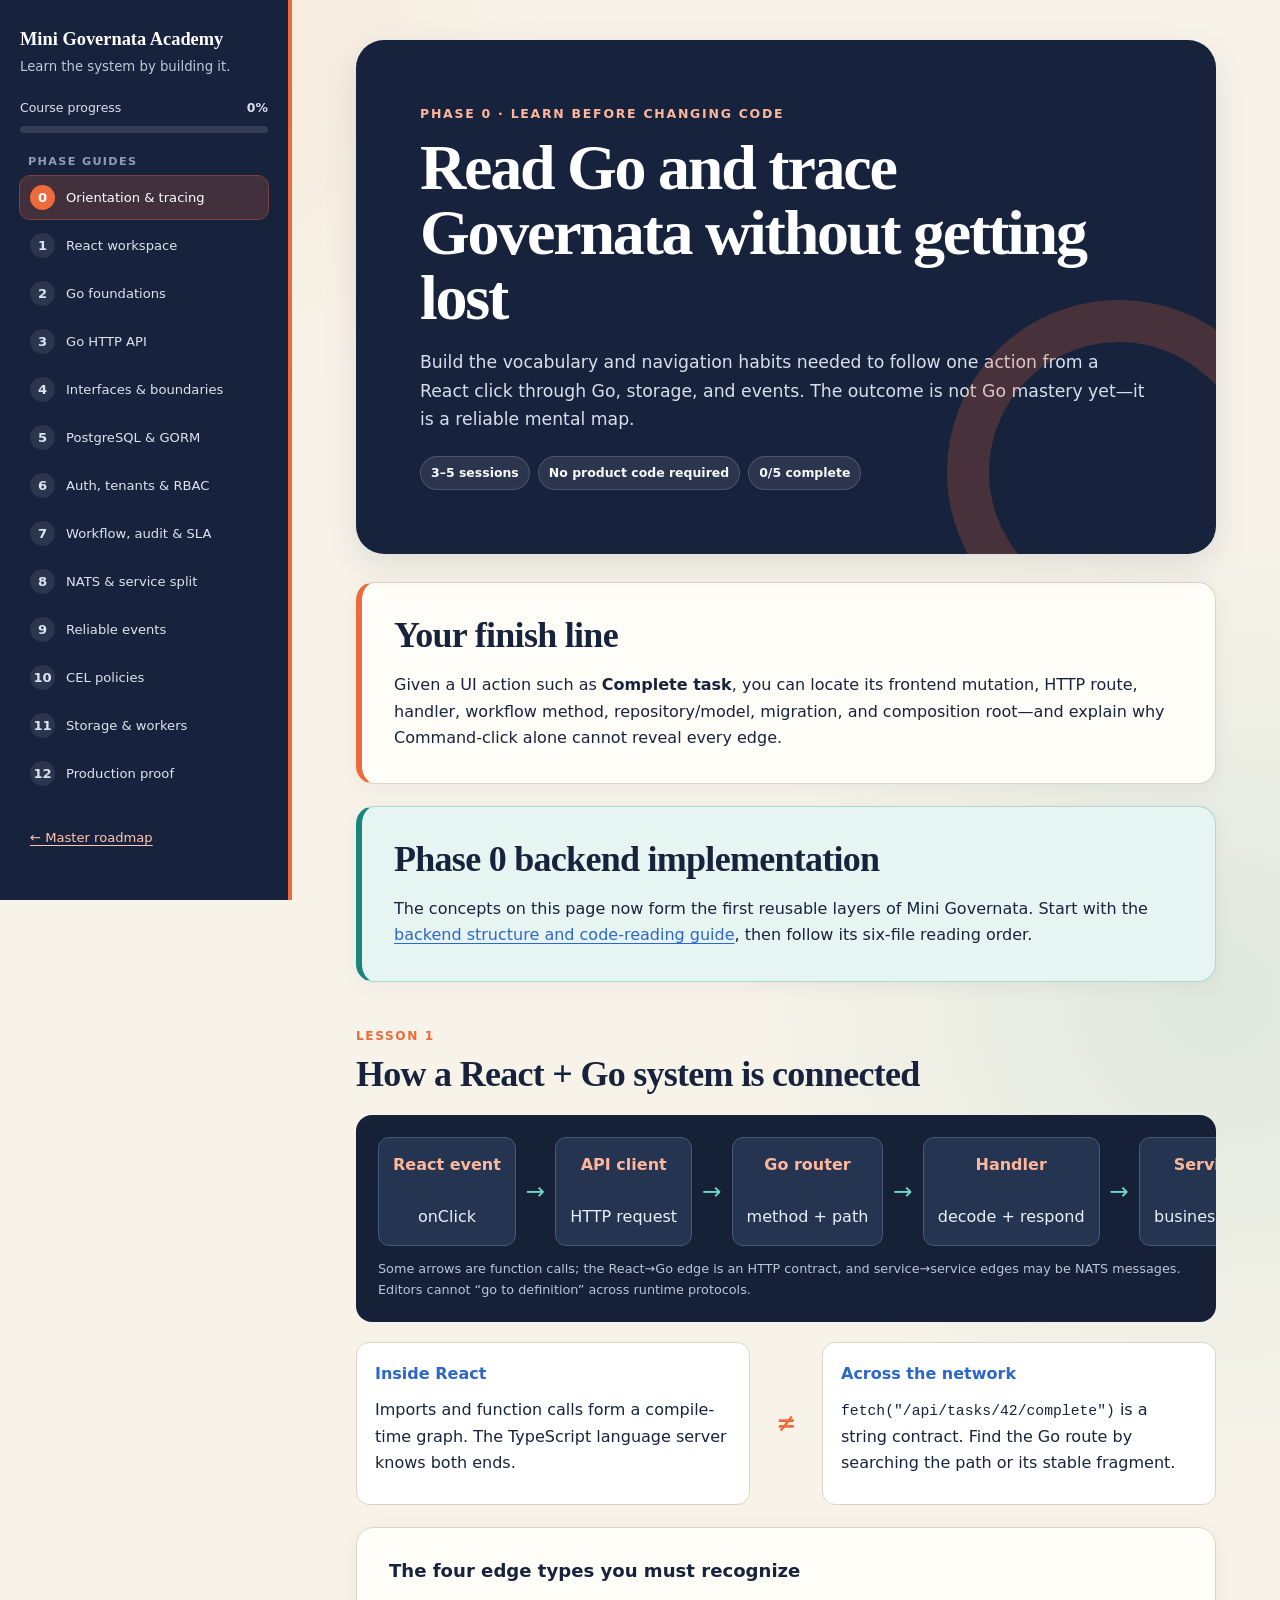
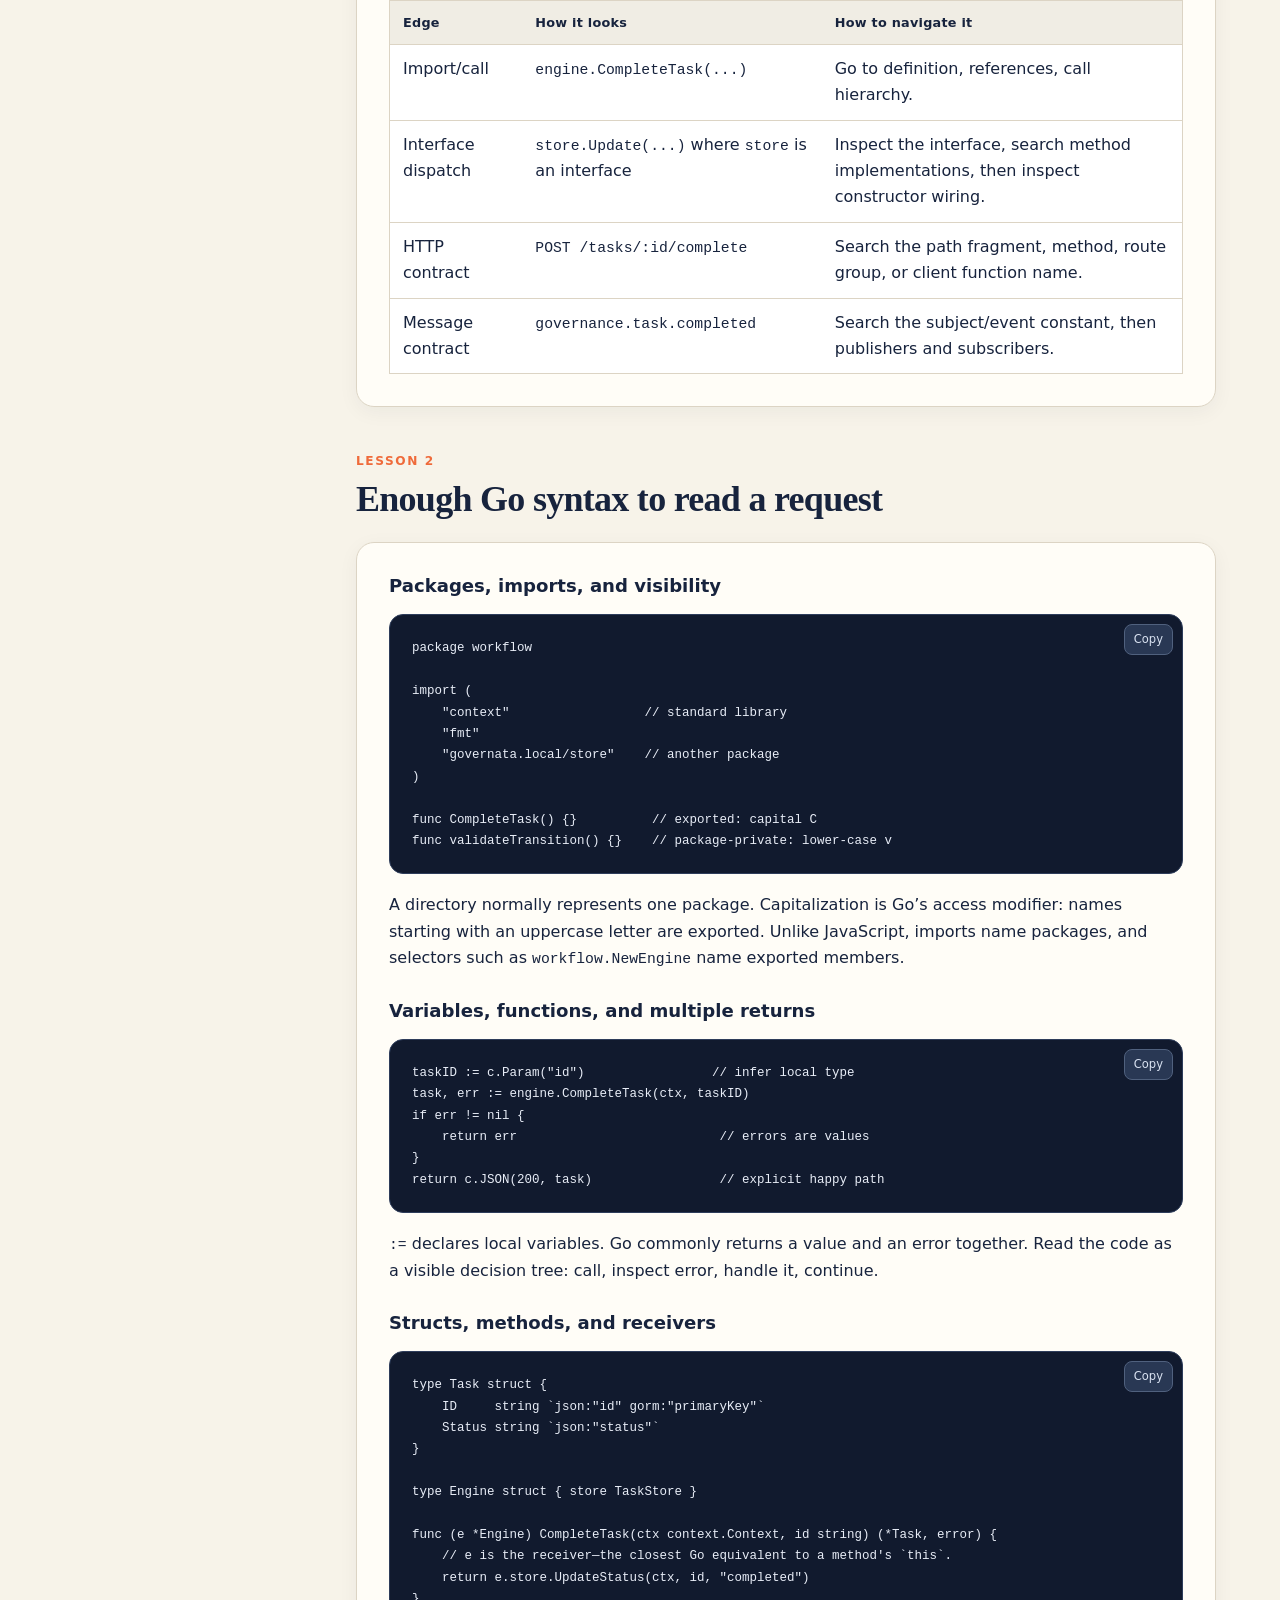
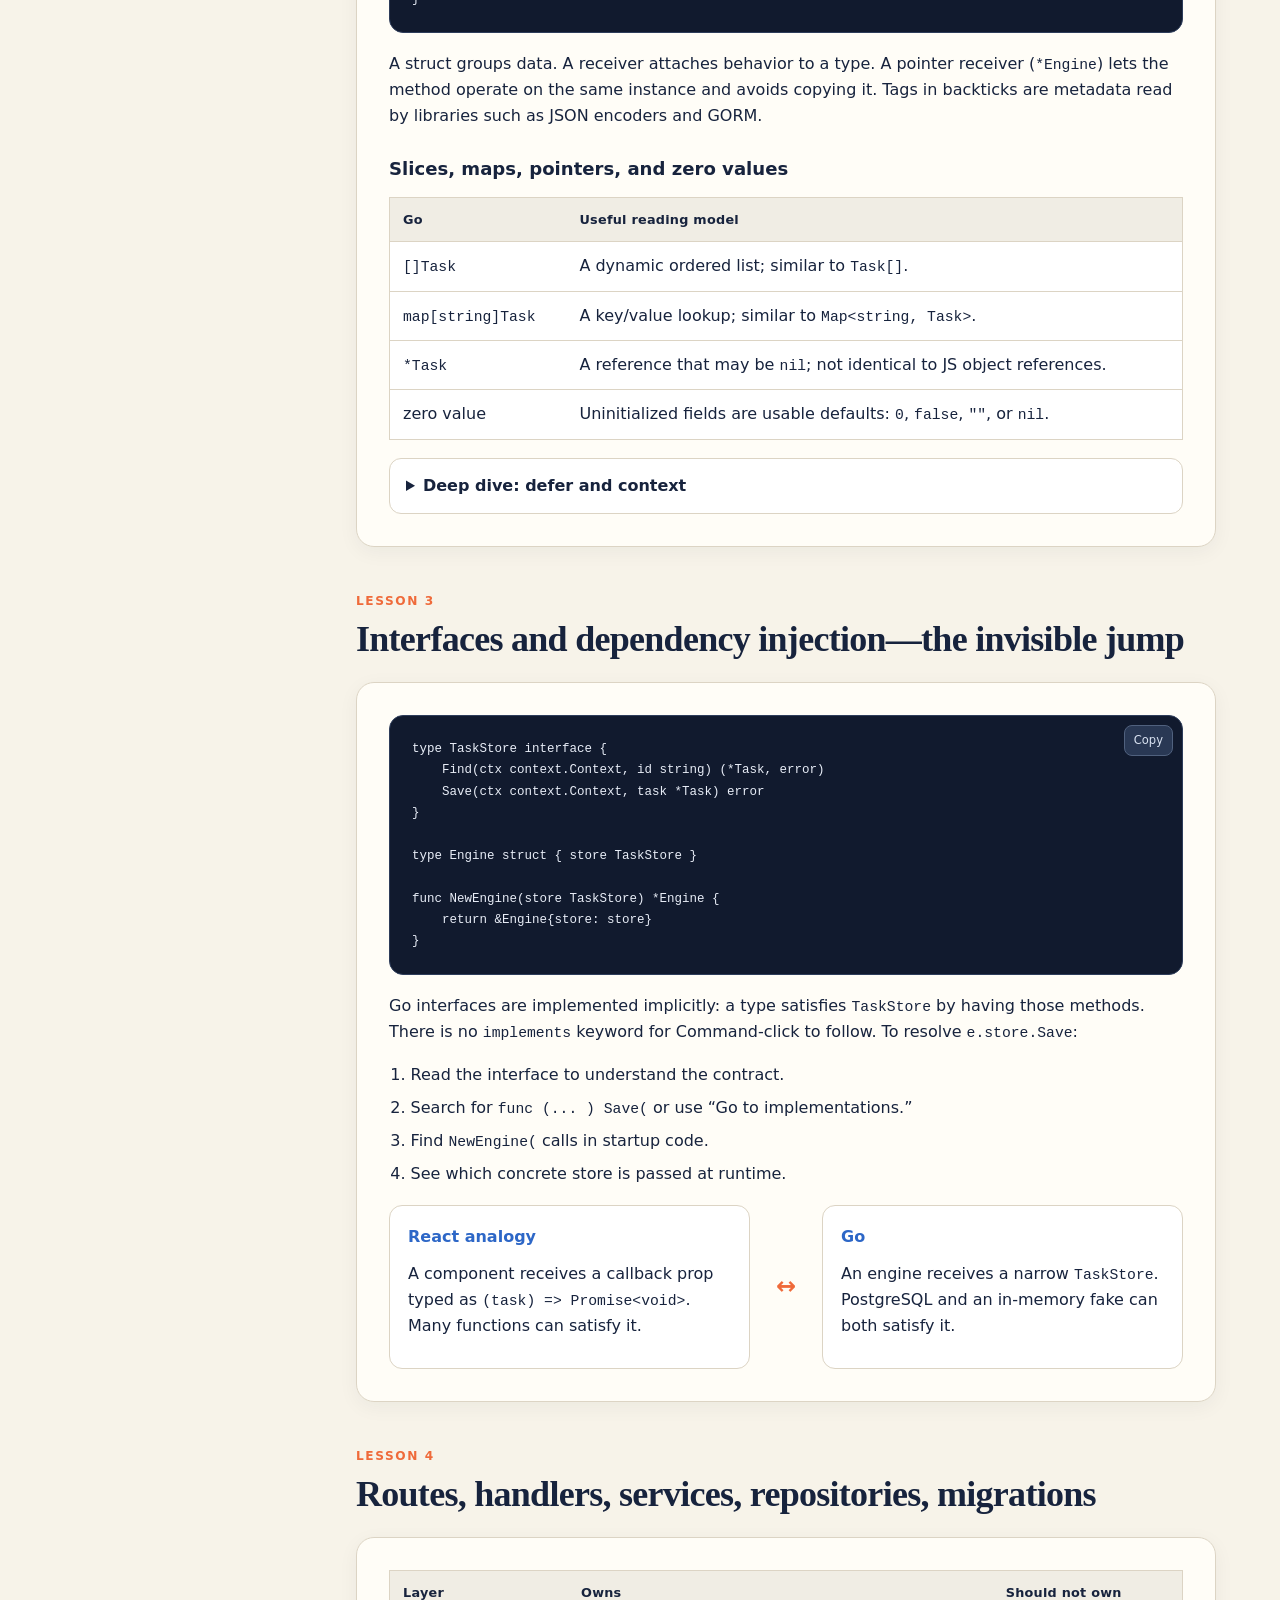
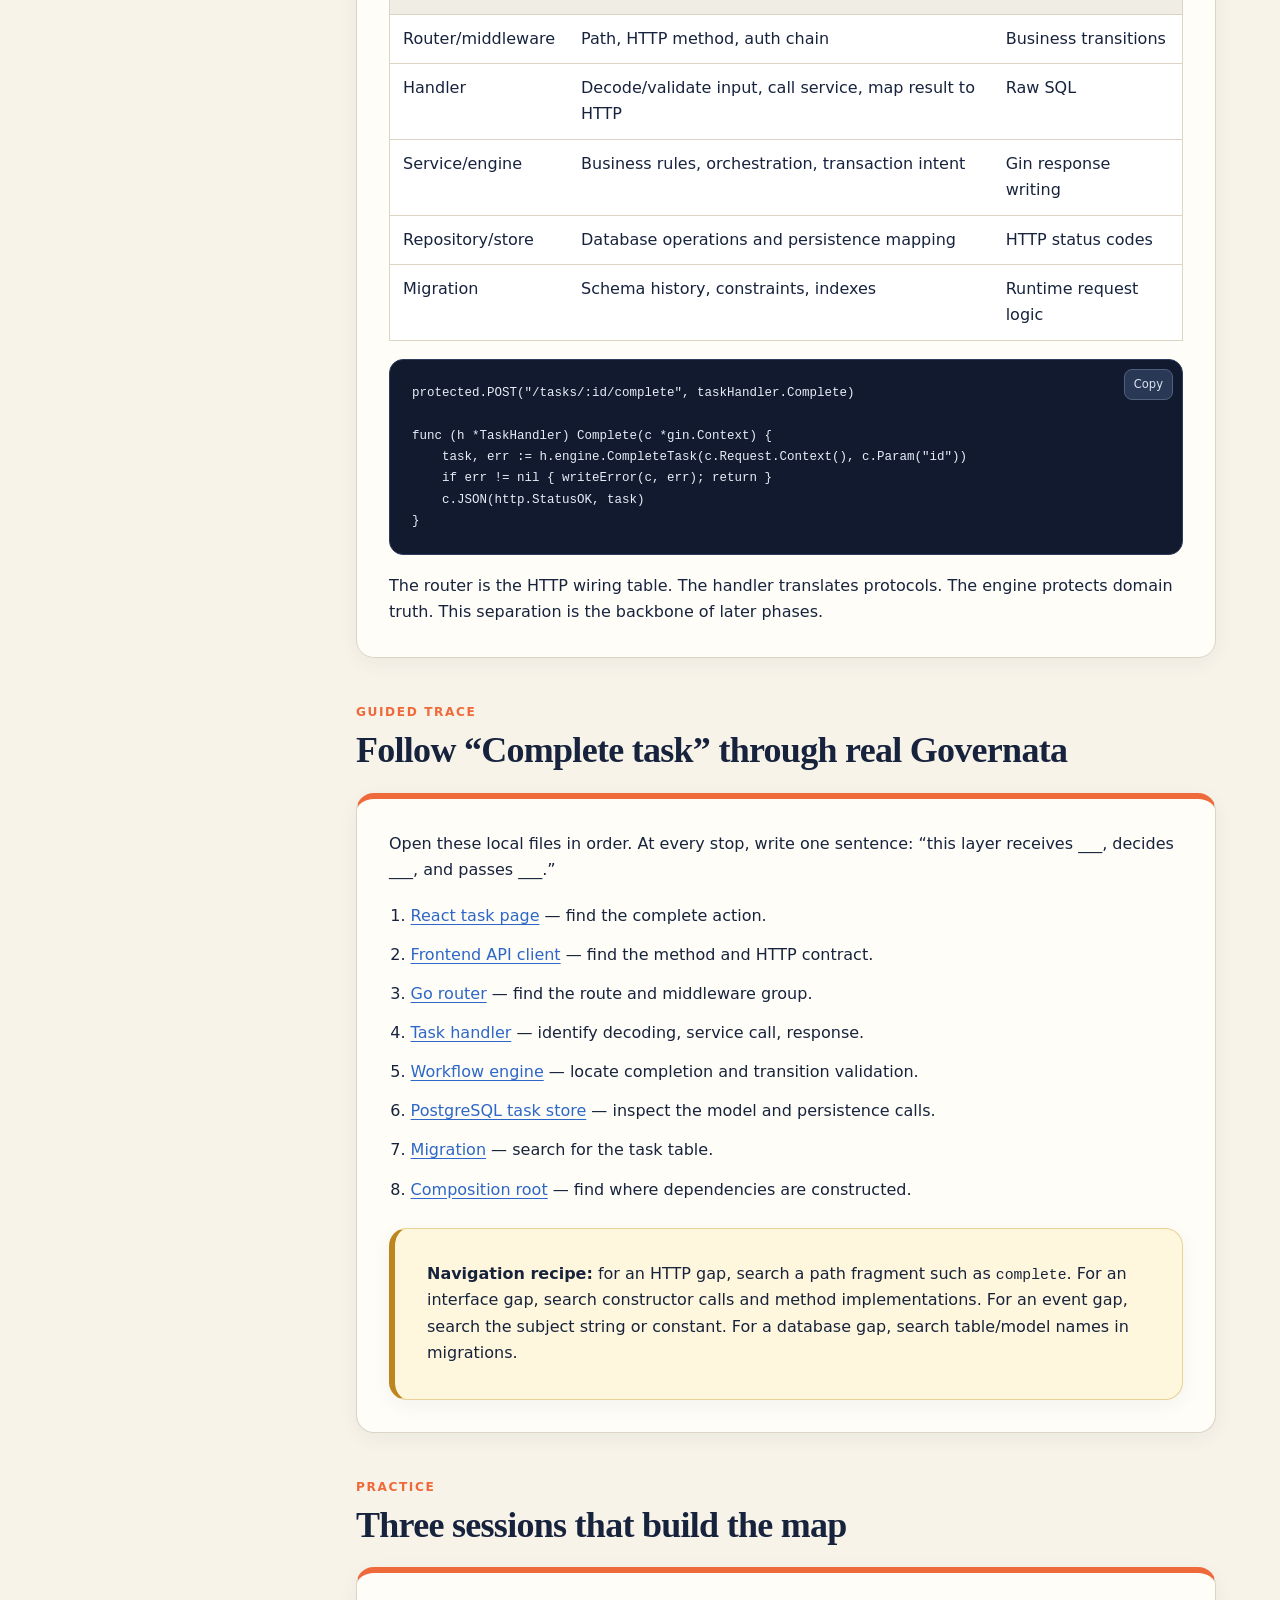
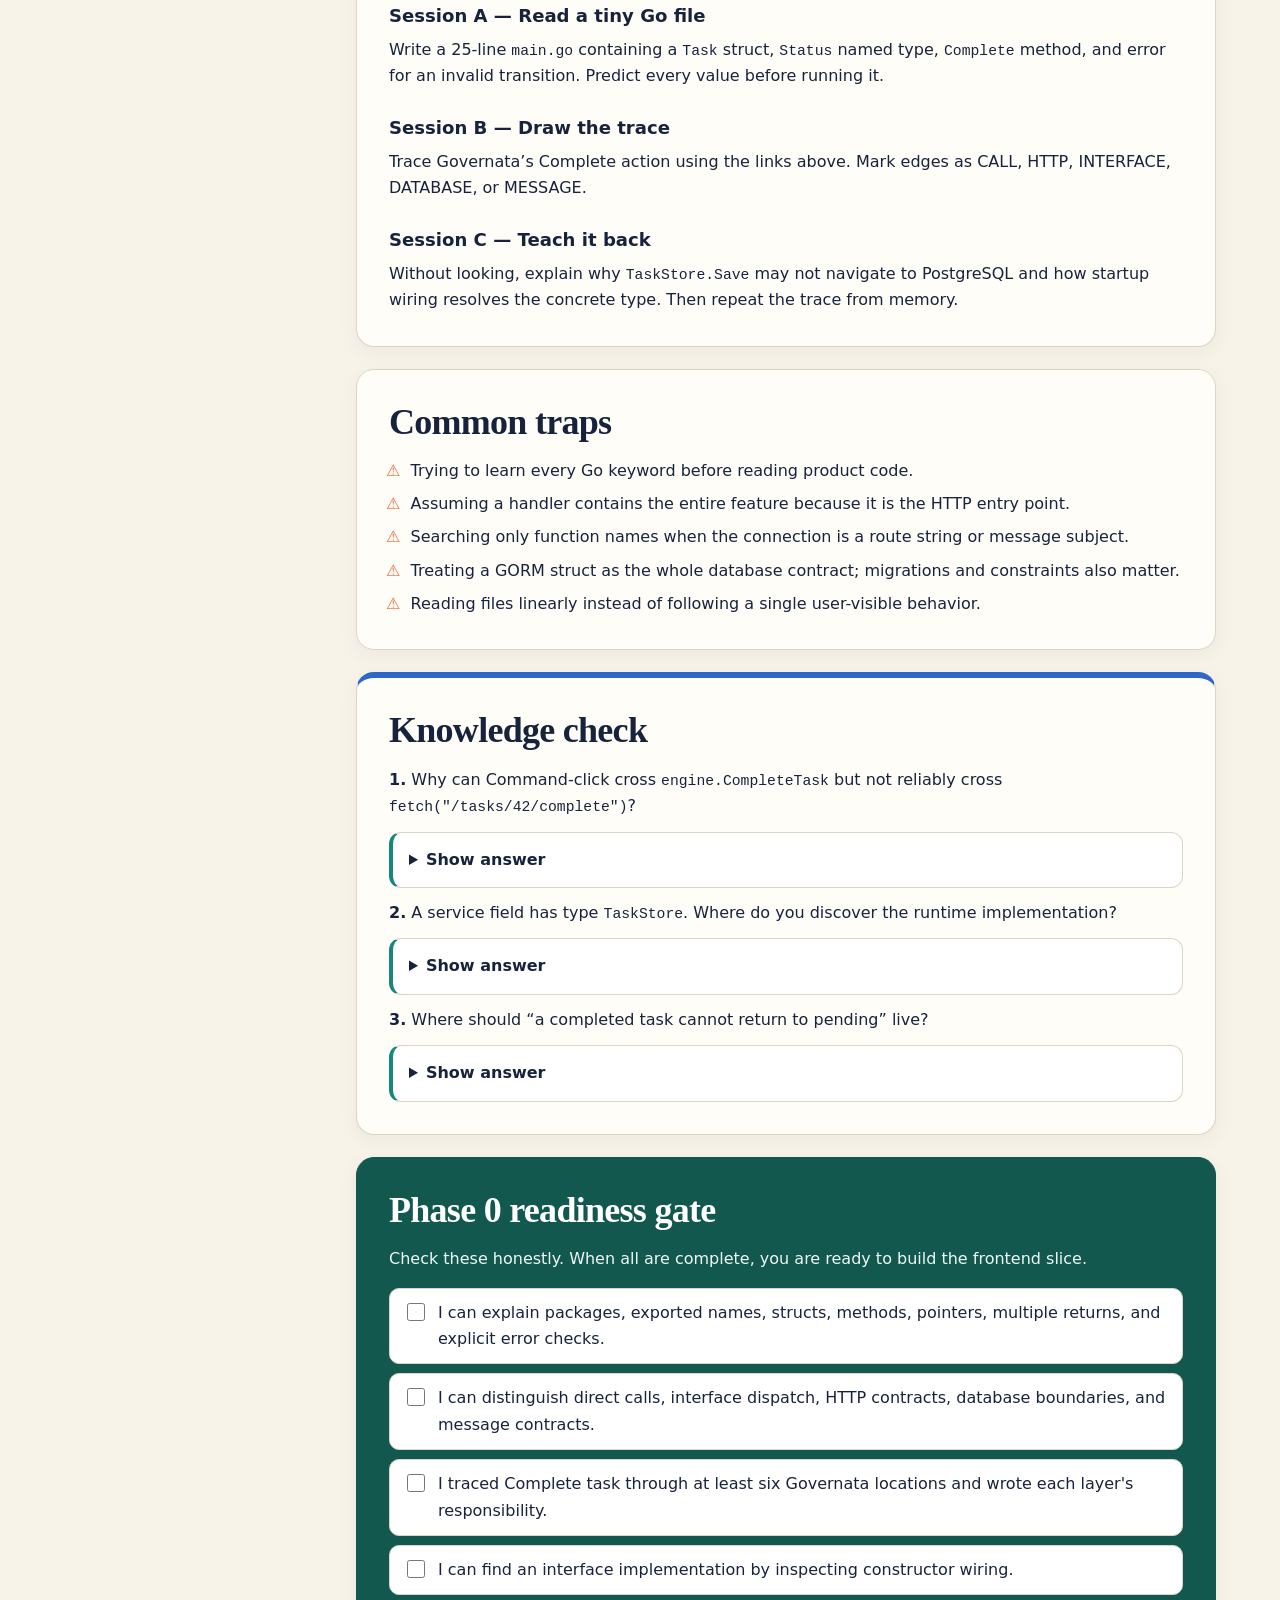
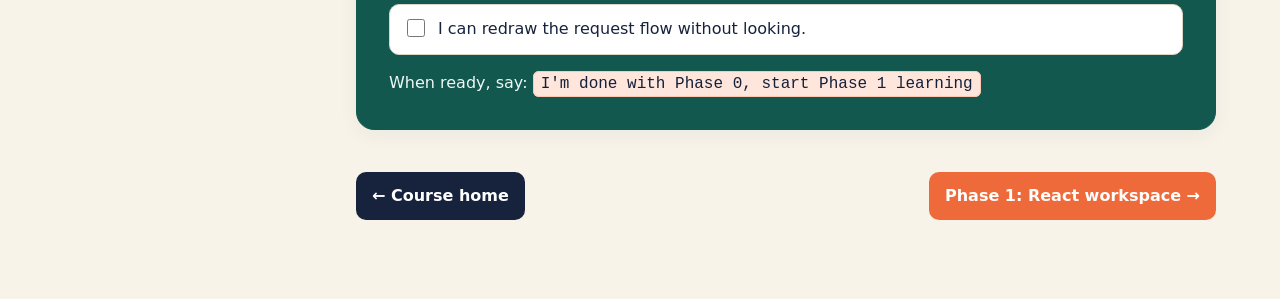
==== commit 1061d63d: "Phase 0 Implementation" ====
--- a/mini-governata-course/phase-00-orientation/index.html
+++ b/mini-governata-course/phase-00-orientation/index.html
@@ -3,6 +3,7 @@
 <header class="phase-hero"><p class="eyebrow">Phase 0 · Learn before changing code</p><h1>Read Go and trace Governata without getting lost</h1><p class="hero-lede">Build the vocabulary and navigation habits needed to follow one action from a React click through Go, storage, and events. The outcome is not Go mastery yet—it is a reliable mental map.</p><div class="hero-meta"><span class="pill">3–5 sessions</span><span class="pill">No product code required</span><span class="pill" data-phase-progress>Start when ready</span></div></header>
 
 <section class="callout"><h2>Your finish line</h2><p>Given a UI action such as <strong>Complete task</strong>, you can locate its frontend mutation, HTTP route, handler, workflow method, repository/model, migration, and composition root—and explain why Command-click alone cannot reveal every edge.</p></section>
+<section class="callout teal"><h2>Phase 0 backend implementation</h2><p>The concepts on this page now form the first reusable layers of Mini Governata. Start with the <a href="../../backend/README.md">backend structure and code-reading guide</a>, then follow its six-file reading order.</p></section>
 
 <p class="section-label">Lesson 1</p><h2>How a React + Go system is connected</h2>
 <div class="diagram"><div class="flow"><div class="flow-node"><strong>React event</strong><br>onClick</div><div class="flow-arrow">→</div><div class="flow-node"><strong>API client</strong><br>HTTP request</div><div class="flow-arrow">→</div><div class="flow-node"><strong>Go router</strong><br>method + path</div><div class="flow-arrow">→</div><div class="flow-node"><strong>Handler</strong><br>decode + respond</div><div class="flow-arrow">→</div><div class="flow-node"><strong>Service</strong><br>business rule</div><div class="flow-arrow">→</div><div class="flow-node"><strong>Repository</strong><br>persist</div></div><p class="diagram-caption">Some arrows are function calls; the React→Go edge is an HTTP contract, and service→service edges may be NATS messages. Editors cannot “go to definition” across runtime protocols.</p></div>
